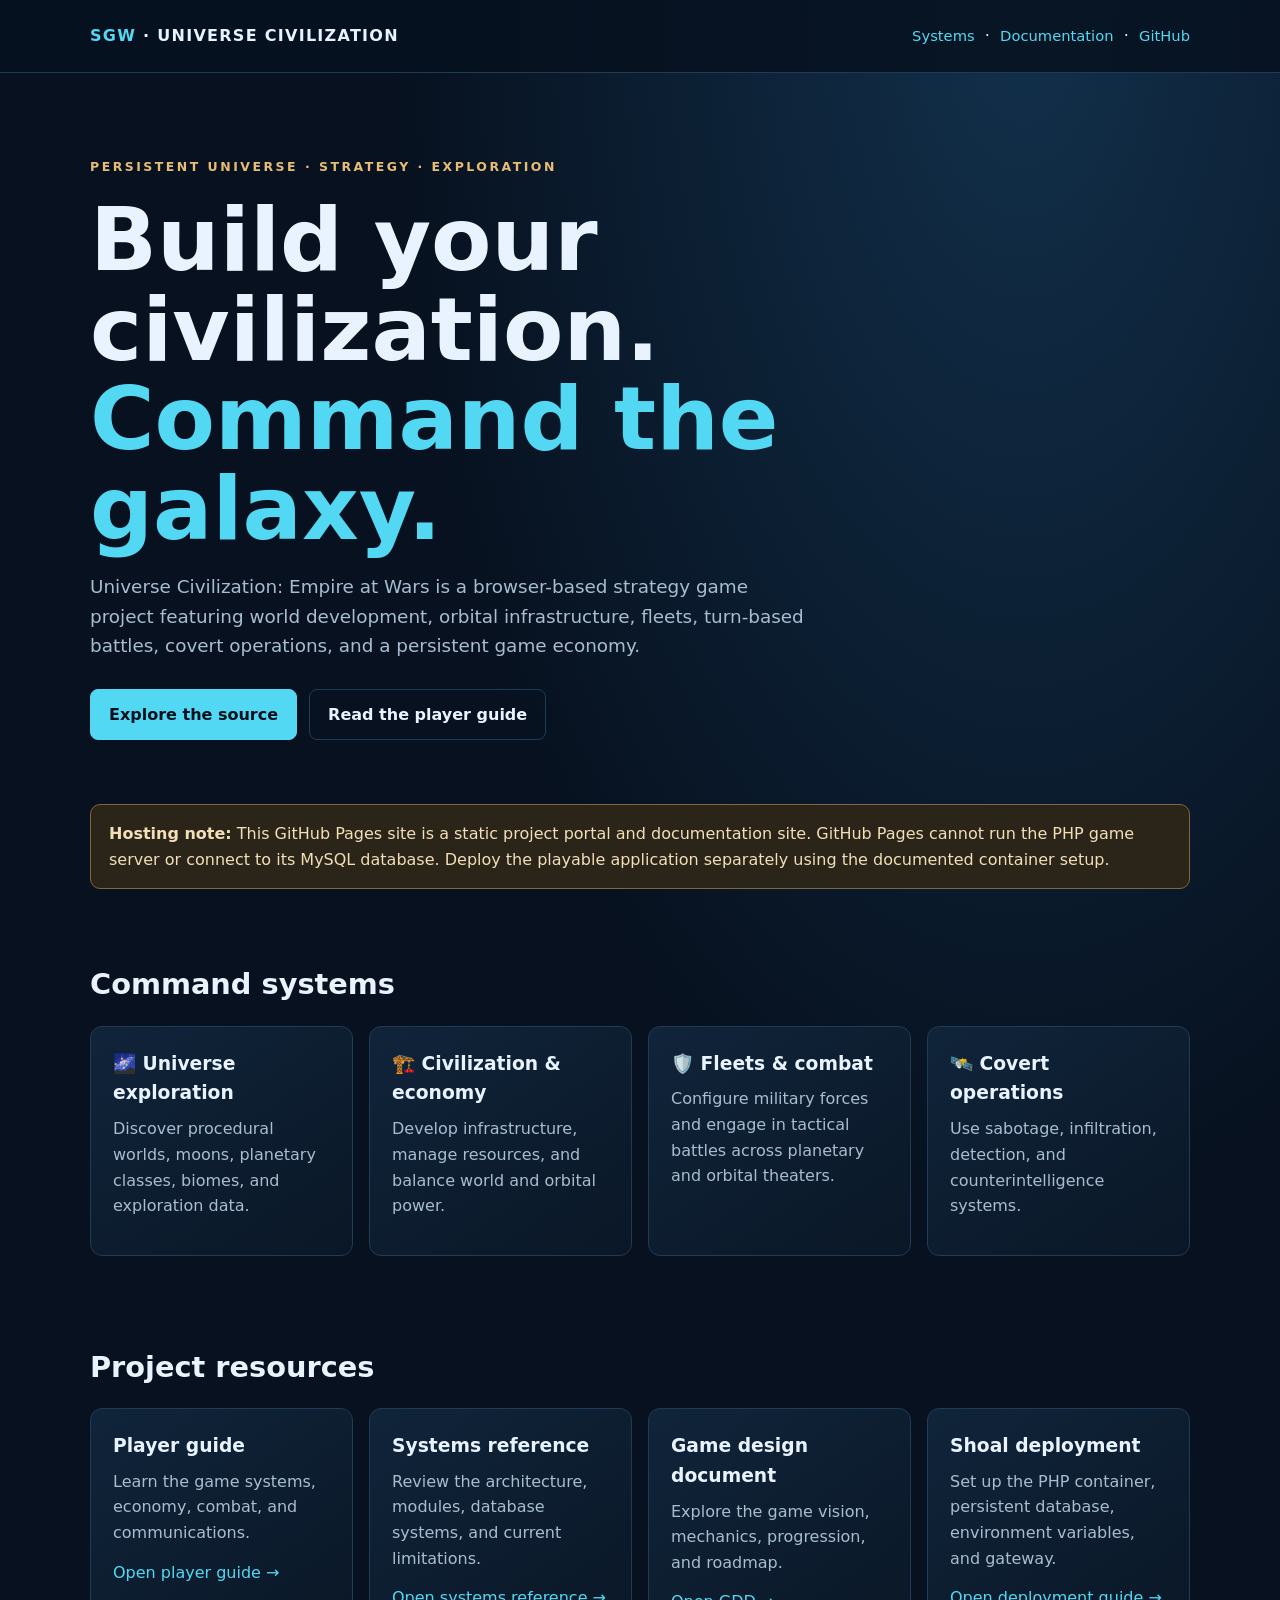
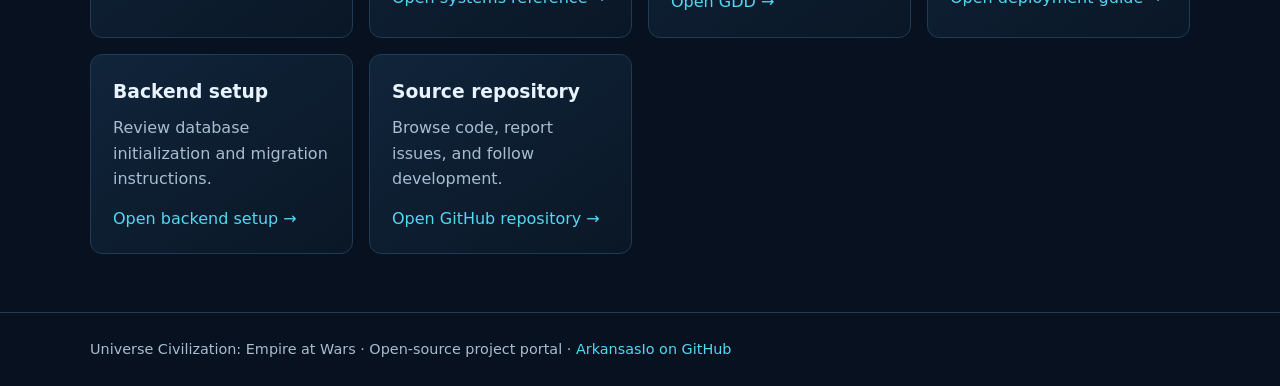
==== docs/index.html @ efe638e6 "Add responsive GitHub Pages project portal" ====
<!doctype html>
<html lang="en">
<head>
  <meta charset="utf-8">
  <meta name="viewport" content="width=device-width, initial-scale=1">
  <meta name="theme-color" content="#07111f">
  <meta name="description" content="Universe Civilization: Empire at Wars — Stargate Wars strategy game project, documentation, and deployment resources.">
  <title>Stargate Wars | Universe Civilization</title>
  <style>
    :root{color-scheme:dark;--bg:#07111f;--panel:#0d1b2c;--line:#203b55;--text:#e8f3ff;--muted:#a8bdd0;--cyan:#53d8f3;--gold:#e6bd72}
    *{box-sizing:border-box}body{margin:0;background:radial-gradient(ellipse at 80% 0%,#12304b 0,transparent 44%),var(--bg);color:var(--text);font:16px/1.6 system-ui,-apple-system,BlinkMacSystemFont,"Segoe UI",sans-serif}
    a{color:var(--cyan);text-decoration:none}a:hover{text-decoration:underline}.wrap{width:min(1100px,calc(100% - 32px));margin:auto}
    header{border-bottom:1px solid var(--line);background:#07111fd9}.nav{min-height:72px;display:flex;align-items:center;justify-content:space-between;gap:20px}
    .brand{font-weight:800;letter-spacing:.08em;text-transform:uppercase}.brand span{color:var(--cyan)}.nav a{font-size:.92rem}
    .hero{padding:84px 0 64px}.eyebrow{color:var(--gold);font-size:.78rem;font-weight:800;letter-spacing:.2em;text-transform:uppercase}
    h1{font-size:clamp(2.5rem,7vw,5.5rem);line-height:1.02;max-width:850px;margin:18px 0}h1 span{color:var(--cyan)}
    .lead{max-width:720px;color:var(--muted);font-size:1.15rem}.actions{display:flex;gap:12px;flex-wrap:wrap;margin-top:28px}
    .button{display:inline-block;padding:12px 18px;border:1px solid var(--cyan);border-radius:8px;font-weight:700}.primary{background:var(--cyan);color:#04111d}.secondary{border-color:var(--line);color:var(--text)}
    .notice{border:1px solid #80663c;background:#2b2418;padding:16px 18px;border-radius:10px;margin:0 0 42px;color:#f2dfb8}
    section{padding:30px 0 58px}h2{font-size:1.8rem;margin:0 0 18px}.grid{display:grid;grid-template-columns:repeat(auto-fit,minmax(220px,1fr));gap:16px}
    .card{background:linear-gradient(145deg,#10243a,#0a1726);border:1px solid var(--line);border-radius:12px;padding:22px}.card h3{margin:0 0 8px}.card p{color:var(--muted);margin:0 0 14px}
    footer{border-top:1px solid var(--line);padding:25px 0;color:var(--muted);font-size:.9rem}
    @media(max-width:600px){.nav{align-items:flex-start;flex-direction:column;padding:16px 0;gap:8px}.hero{padding-top:54px}}
  </style>
</head>
<body>
  <header><div class="wrap nav"><div class="brand"><span>SGW</span> · Universe Civilization</div><nav aria-label="Main navigation"><a href="#systems">Systems</a> &nbsp;·&nbsp; <a href="#docs">Documentation</a> &nbsp;·&nbsp; <a href="https://github.com/ArkansasIo/stargatewars-clone-1.5">GitHub</a></nav></div></header>
  <main>
    <section class="hero wrap">
      <div class="eyebrow">Persistent universe · Strategy · Exploration</div>
      <h1>Build your civilization.<br><span>Command the galaxy.</span></h1>
      <p class="lead">Universe Civilization: Empire at Wars is a browser-based strategy game project featuring world development, orbital infrastructure, fleets, turn-based battles, covert operations, and a persistent game economy.</p>
      <div class="actions"><a class="button primary" href="https://github.com/ArkansasIo/stargatewars-clone-1.5">Explore the source</a><a class="button secondary" href="PLAYER_GUIDE.md">Read the player guide</a></div>
    </section>
    <div class="wrap"><div class="notice"><strong>Hosting note:</strong> This GitHub Pages site is a static project portal and documentation site. GitHub Pages cannot run the PHP game server or connect to its MySQL database. Deploy the playable application separately using the documented container setup.</div></div>
    <section id="systems" class="wrap"><h2>Command systems</h2><div class="grid">
      <article class="card"><h3>🌌 Universe exploration</h3><p>Discover procedural worlds, moons, planetary classes, biomes, and exploration data.</p></article>
      <article class="card"><h3>🏗️ Civilization & economy</h3><p>Develop infrastructure, manage resources, and balance world and orbital power.</p></article>
      <article class="card"><h3>🛡️ Fleets & combat</h3><p>Configure military forces and engage in tactical battles across planetary and orbital theaters.</p></article>
      <article class="card"><h3>🛰️ Covert operations</h3><p>Use sabotage, infiltration, detection, and counterintelligence systems.</p></article>
    </div></section>
    <section id="docs" class="wrap"><h2>Project resources</h2><div class="grid">
      <article class="card"><h3>Player guide</h3><p>Learn the game systems, economy, combat, and communications.</p><a href="PLAYER_GUIDE.md">Open player guide →</a></article>
      <article class="card"><h3>Systems reference</h3><p>Review the architecture, modules, database systems, and current limitations.</p><a href="SYSTEMS_REFERENCE.md">Open systems reference →</a></article>
      <article class="card"><h3>Game design document</h3><p>Explore the game vision, mechanics, progression, and roadmap.</p><a href="../GAME_DESIGN_DOCUMENT.md">Open GDD →</a></article>
      <article class="card"><h3>Shoal deployment</h3><p>Set up the PHP container, persistent database, environment variables, and gateway.</p><a href="SHOAL_DEPLOYMENT.md">Open deployment guide →</a></article>
      <article class="card"><h3>Backend setup</h3><p>Review database initialization and migration instructions.</p><a href="../BACKEND_SETUP.md">Open backend setup →</a></article>
      <article class="card"><h3>Source repository</h3><p>Browse code, report issues, and follow development.</p><a href="https://github.com/ArkansasIo/stargatewars-clone-1.5">Open GitHub repository →</a></article>
    </div></section>
  </main>
  <footer><div class="wrap">Universe Civilization: Empire at Wars · Open-source project portal · <a href="https://github.com/ArkansasIo/stargatewars-clone-1.5">ArkansasIo on GitHub</a></div></footer>
</body>
</html>
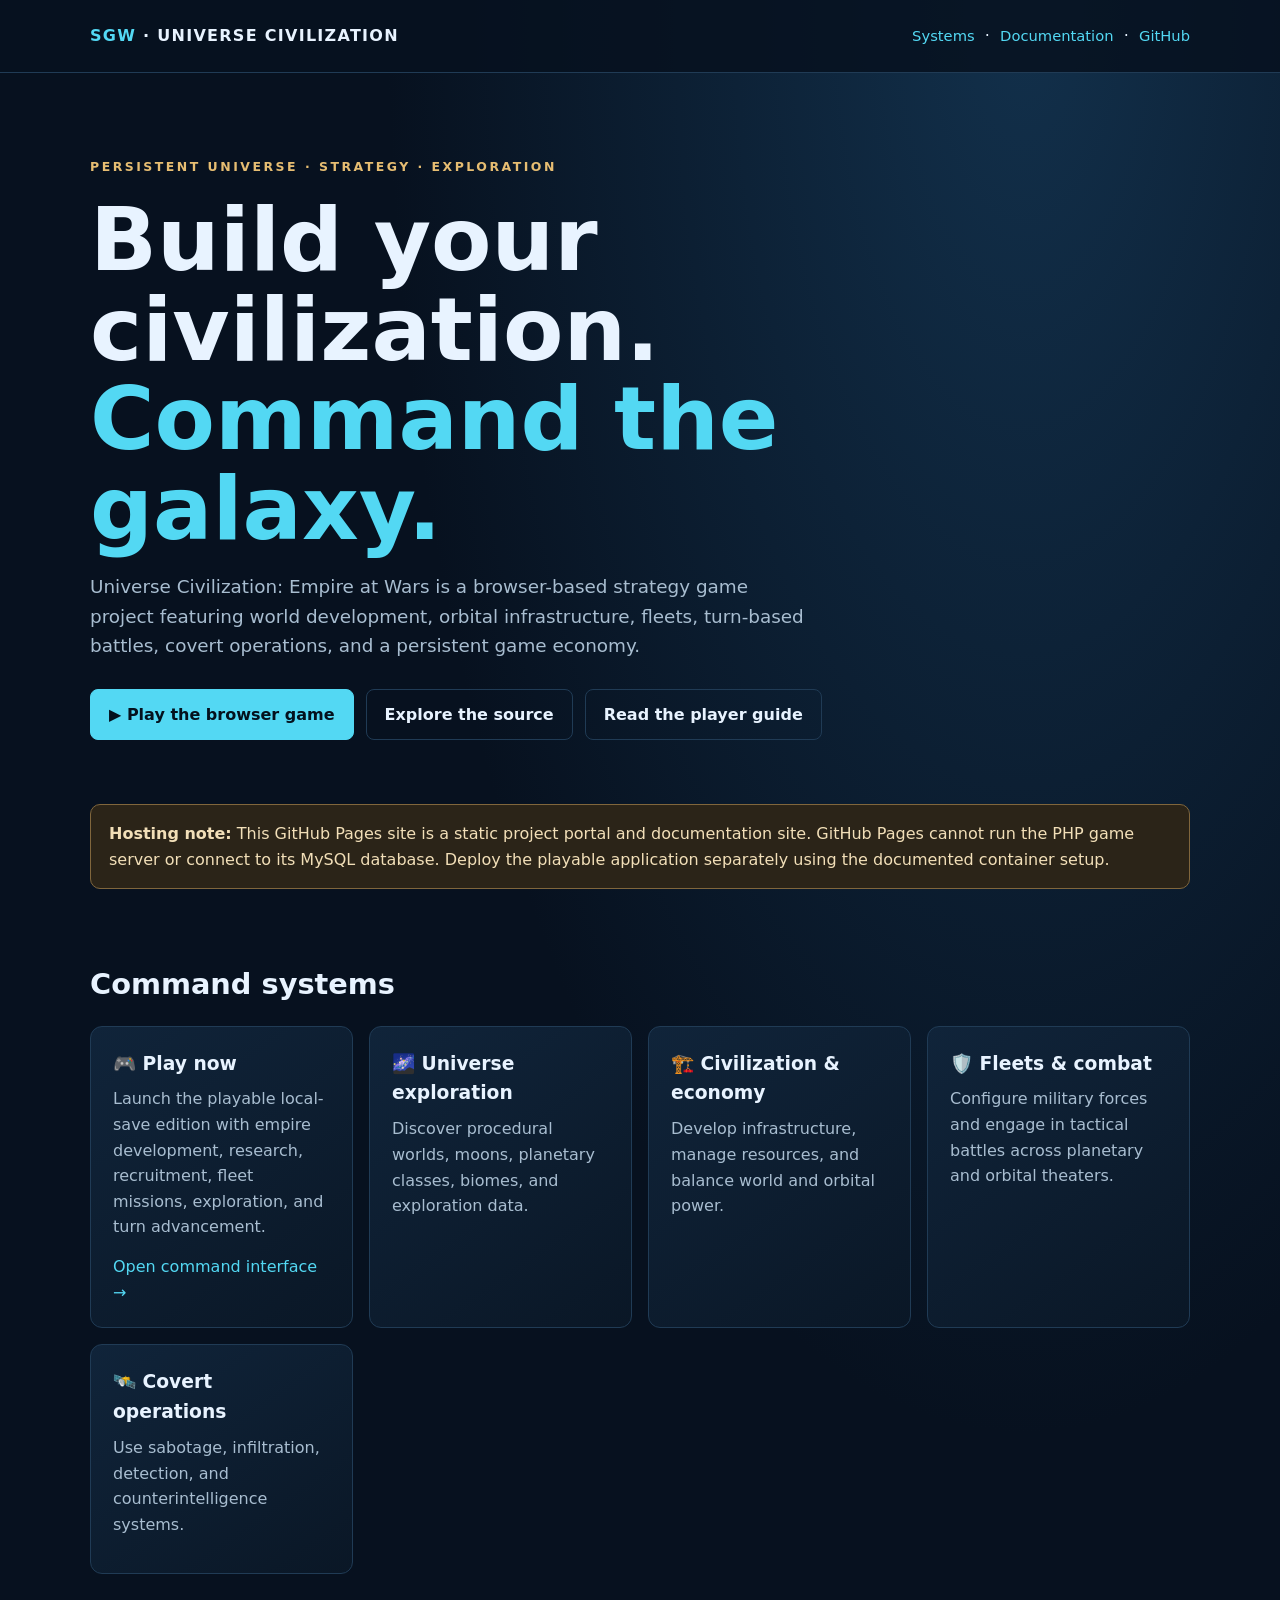
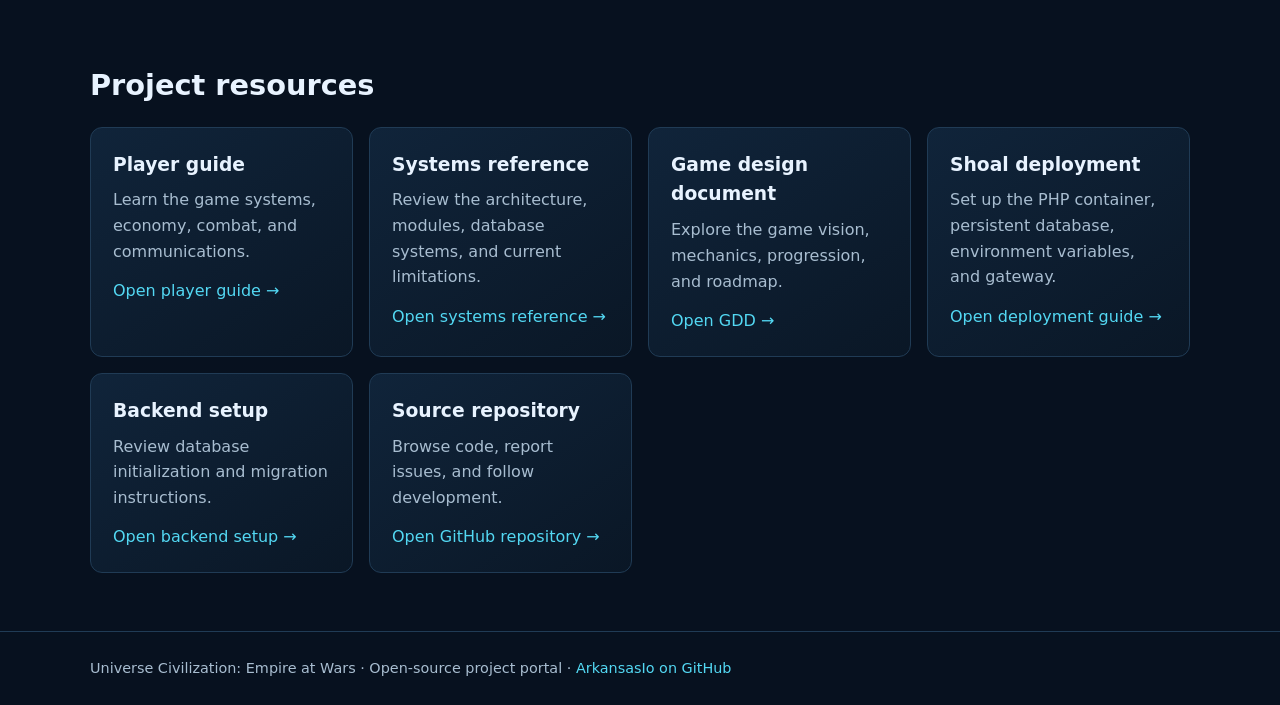
==== commit bb96eeb6: "Link playable Stargate Wars game from Pages portal" ====
--- a/docs/index.html
+++ b/docs/index.html
@@ -30,11 +30,11 @@
       <div class="eyebrow">Persistent universe · Strategy · Exploration</div>
       <h1>Build your civilization.<br><span>Command the galaxy.</span></h1>
       <p class="lead">Universe Civilization: Empire at Wars is a browser-based strategy game project featuring world development, orbital infrastructure, fleets, turn-based battles, covert operations, and a persistent game economy.</p>
-      <div class="actions"><a class="button primary" href="https://github.com/ArkansasIo/stargatewars-clone-1.5">Explore the source</a><a class="button secondary" href="PLAYER_GUIDE.md">Read the player guide</a></div>
+      <div class="actions"><a class="button primary" href="play/">▶ Play the browser game</a><a class="button secondary" href="https://github.com/ArkansasIo/stargatewars-clone-1.5">Explore the source</a><a class="button secondary" href="PLAYER_GUIDE.md">Read the player guide</a></div>
     </section>
     <div class="wrap"><div class="notice"><strong>Hosting note:</strong> This GitHub Pages site is a static project portal and documentation site. GitHub Pages cannot run the PHP game server or connect to its MySQL database. Deploy the playable application separately using the documented container setup.</div></div>
     <section id="systems" class="wrap"><h2>Command systems</h2><div class="grid">
-      <article class="card"><h3>🌌 Universe exploration</h3><p>Discover procedural worlds, moons, planetary classes, biomes, and exploration data.</p></article>
+      <article class="card"><h3>🎮 Play now</h3><p>Launch the playable local-save edition with empire development, research, recruitment, fleet missions, exploration, and turn advancement.</p><a href="play/">Open command interface →</a></article><article class="card"><h3>🌌 Universe exploration</h3><p>Discover procedural worlds, moons, planetary classes, biomes, and exploration data.</p></article>
       <article class="card"><h3>🏗️ Civilization & economy</h3><p>Develop infrastructure, manage resources, and balance world and orbital power.</p></article>
       <article class="card"><h3>🛡️ Fleets & combat</h3><p>Configure military forces and engage in tactical battles across planetary and orbital theaters.</p></article>
       <article class="card"><h3>🛰️ Covert operations</h3><p>Use sabotage, infiltration, detection, and counterintelligence systems.</p></article>
